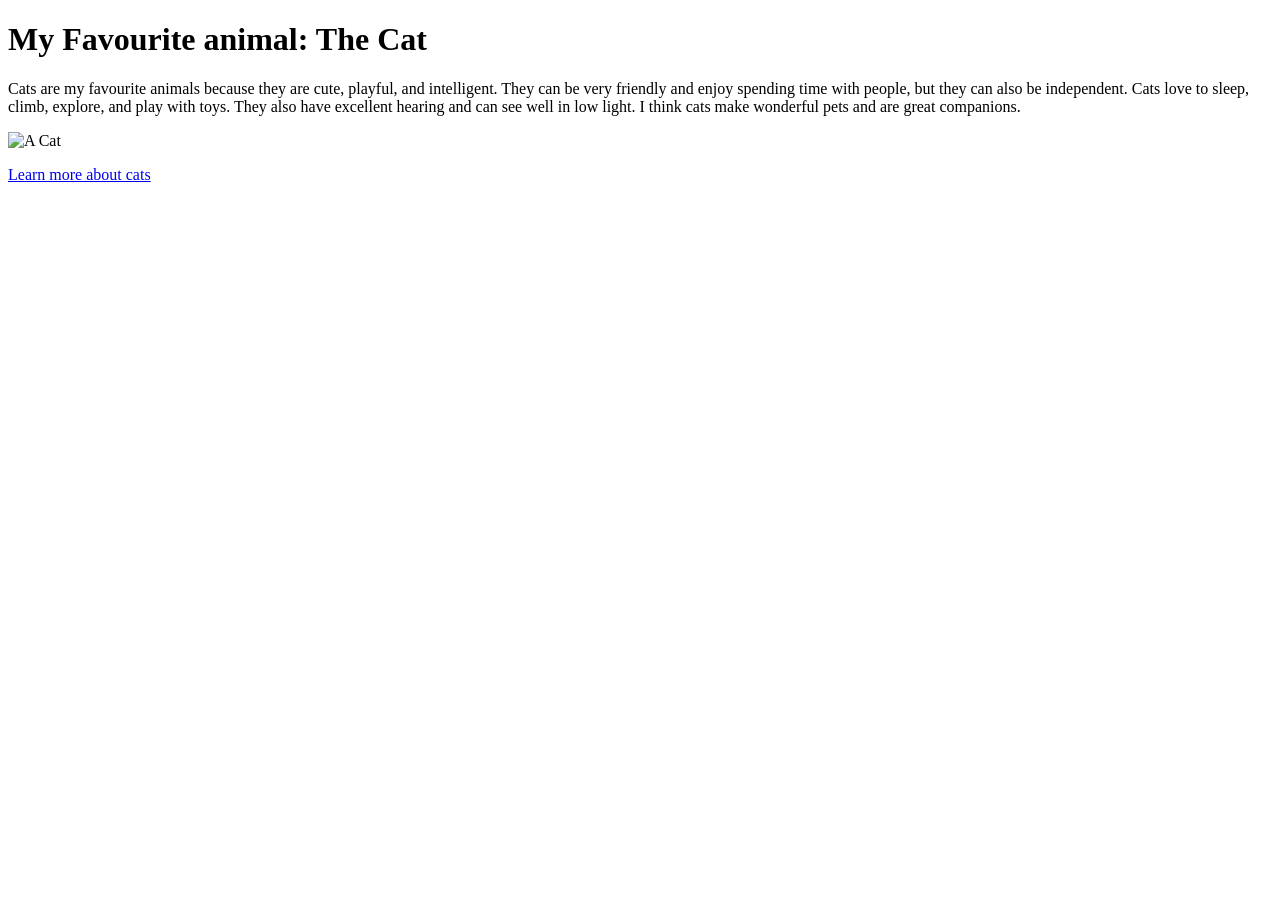
==== index.html @ 45821ec6 "WS02_JS_basics" ====
<!DOCTYPE html>
<html>
    <head>
        <title>My favourite animal</title>
    
    </head>
    <body>
        <h1>My Favourite animal: The Cat</h1>
        <p>
    Cats are my favourite animals because they are cute, playful, and intelligent.
    They can be very friendly and enjoy spending time with people, but they can
    also be independent. Cats love to sleep, climb, explore, and play with toys.
    They also have excellent hearing and can see well in low light. I think cats
    make wonderful pets and are great companions.
       </p>
       <img src="https://cdn.pixabay.com/photo/2024/02/28/07/42/european-shorthair-8601492_1280.jpg" alt="A Cat" width="400">
           <p>
        <a href="https://en.wikipedia.org/wiki/Cat">Learn more about cats</a>
    </p>

       
    </body>
</html>
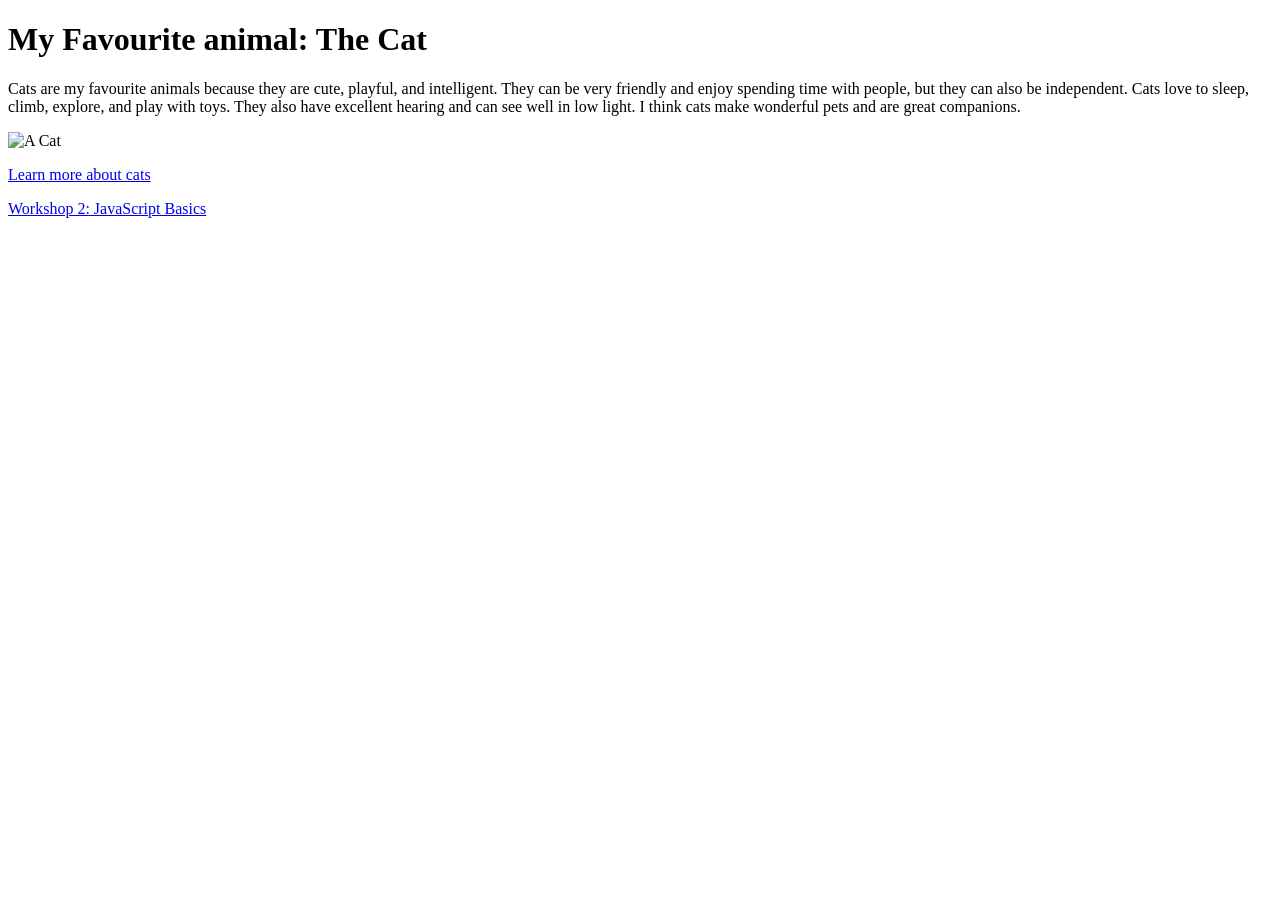
==== commit 67fdfeae: "Add link to Workshop 2: JavaScript Basics" ====
--- a/index.html
+++ b/index.html
@@ -17,7 +17,10 @@
            <p>
         <a href="https://en.wikipedia.org/wiki/Cat">Learn more about cats</a>
     </p>
+        <p>
+    <a href="WS02_JS_basics/">Workshop 2: JavaScript Basics</a>
+</p>
 
        
     </body>
-</html>+</html>
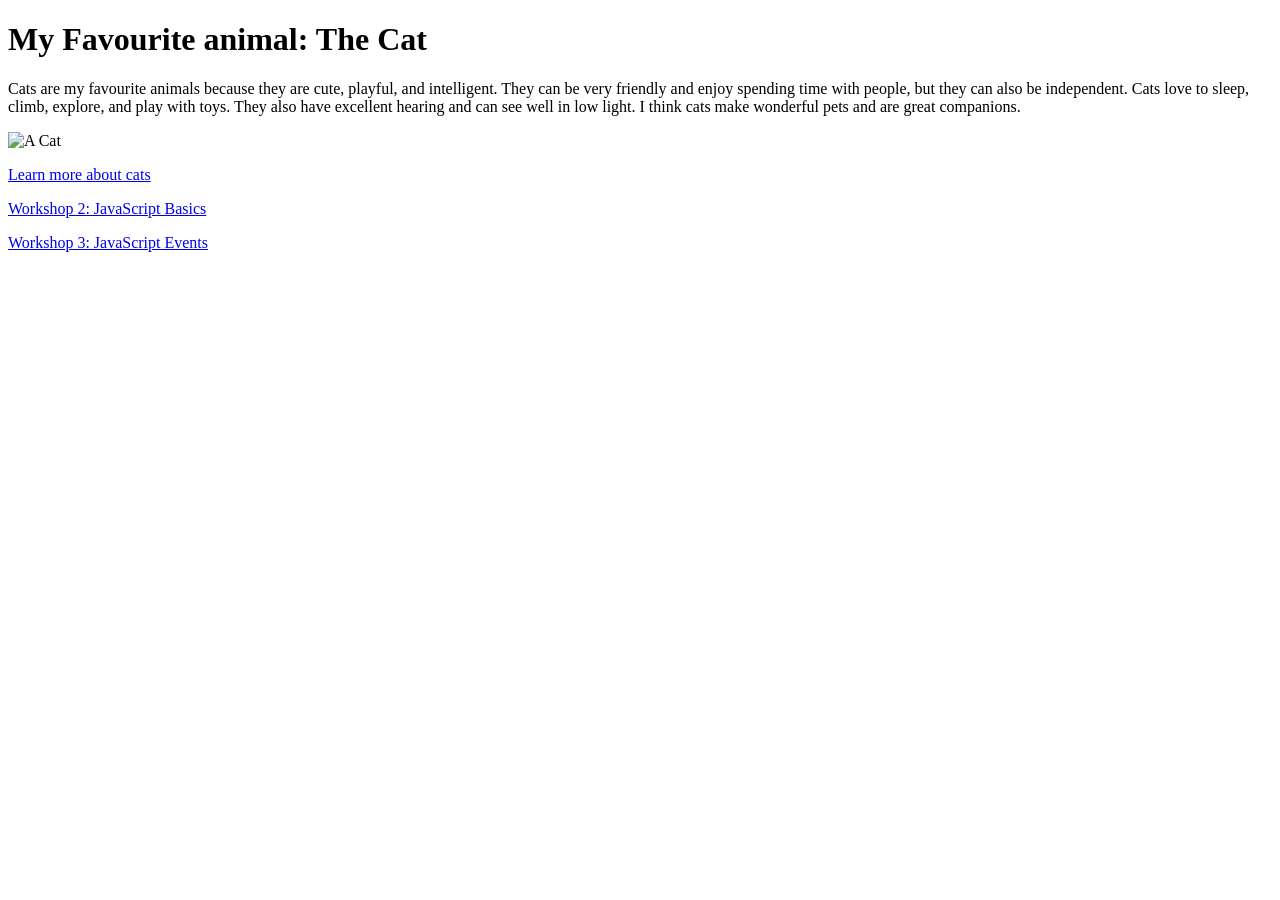
==== commit 239cc041: "Add Workshop 3 link to main page" ====
--- a/index.html
+++ b/index.html
@@ -20,7 +20,9 @@
         <p>
     <a href="WS02_JS_basics/">Workshop 2: JavaScript Basics</a>
 </p>
-
+<p>
+    <a href="WS03_JS_events/">Workshop 3: JavaScript Events</a>
+</p>
        
     </body>
 </html>
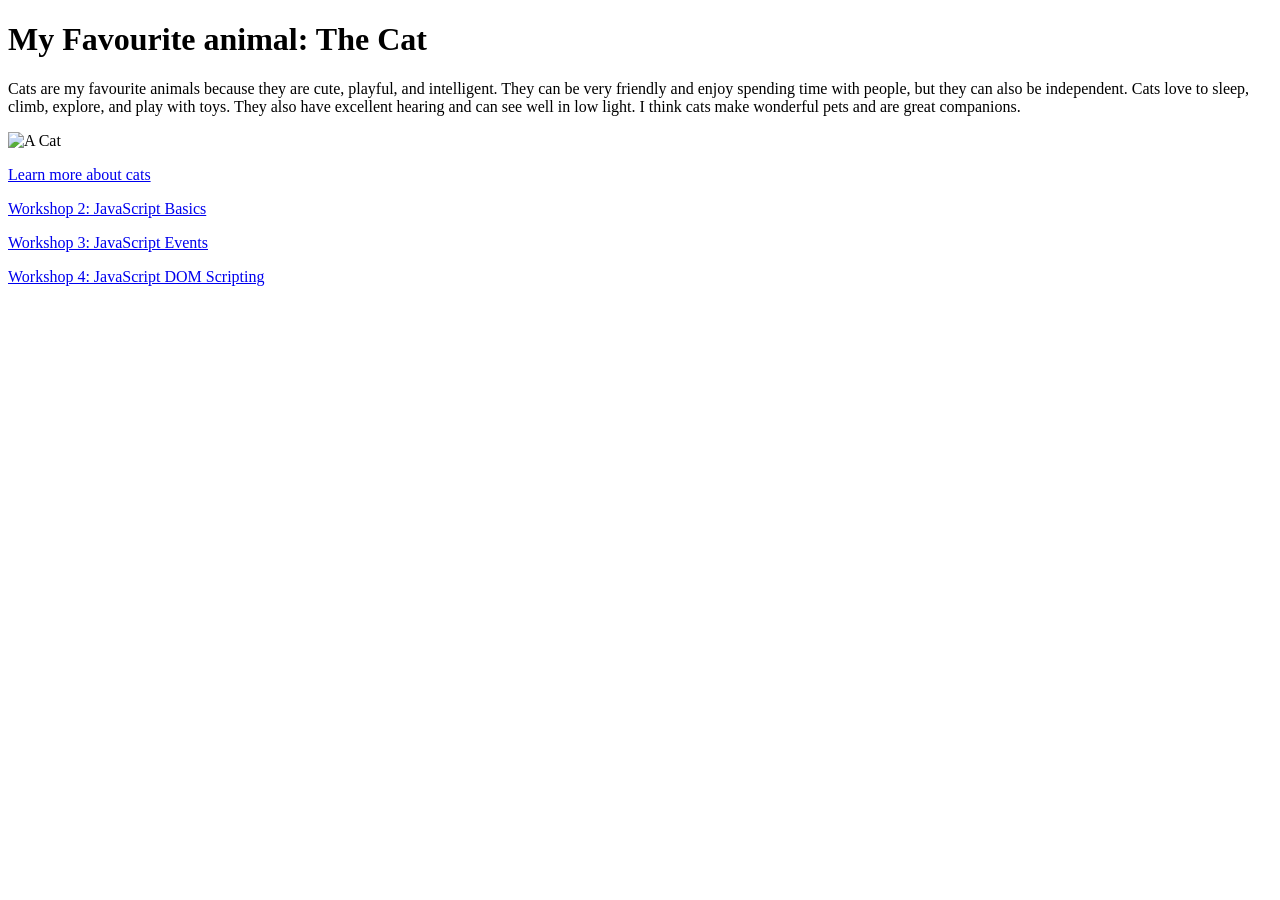
==== commit 0cf2ccda: "Add Workshop 4 link to homepage" ====
--- a/index.html
+++ b/index.html
@@ -23,6 +23,9 @@
 <p>
     <a href="WS03_JS_events/">Workshop 3: JavaScript Events</a>
 </p>
+<p>
+    <a href="WS_04_DOM_Scripting/">Workshop 4: JavaScript DOM Scripting</a>
+</p>
        
     </body>
 </html>
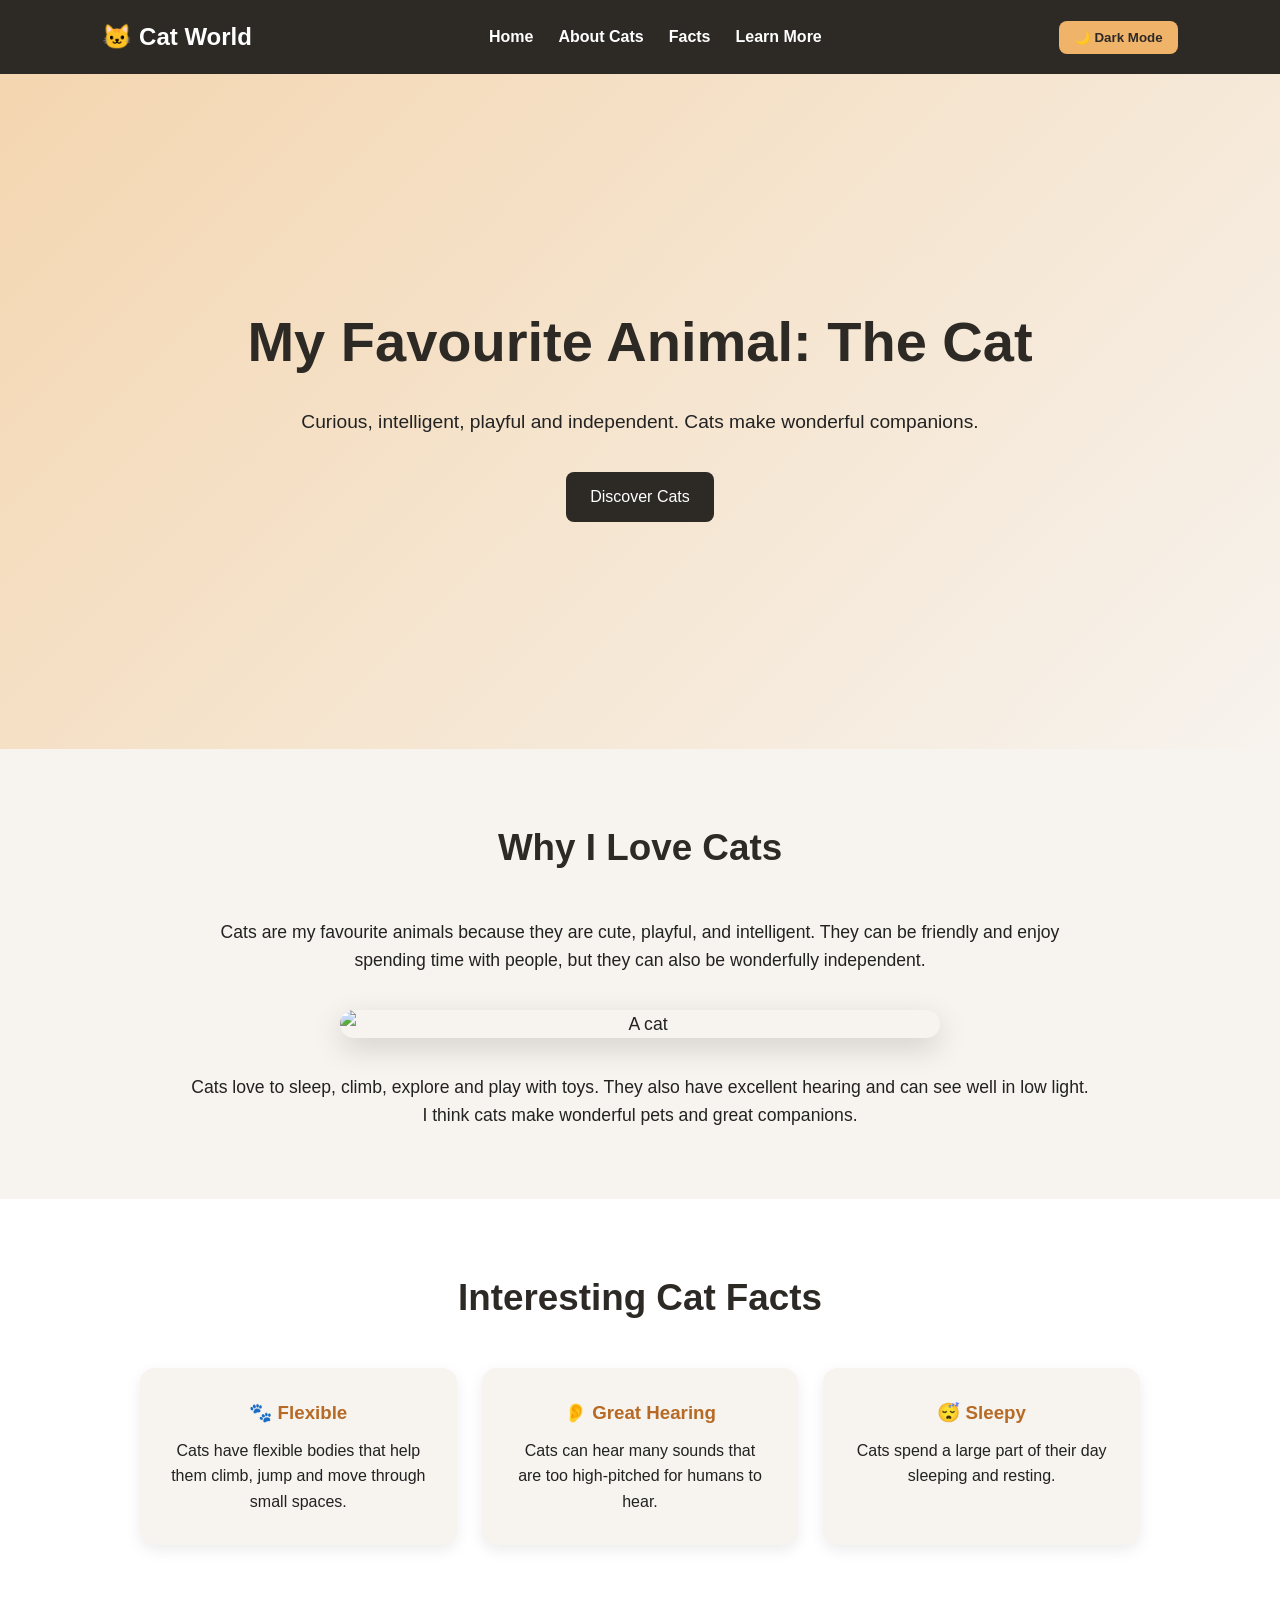
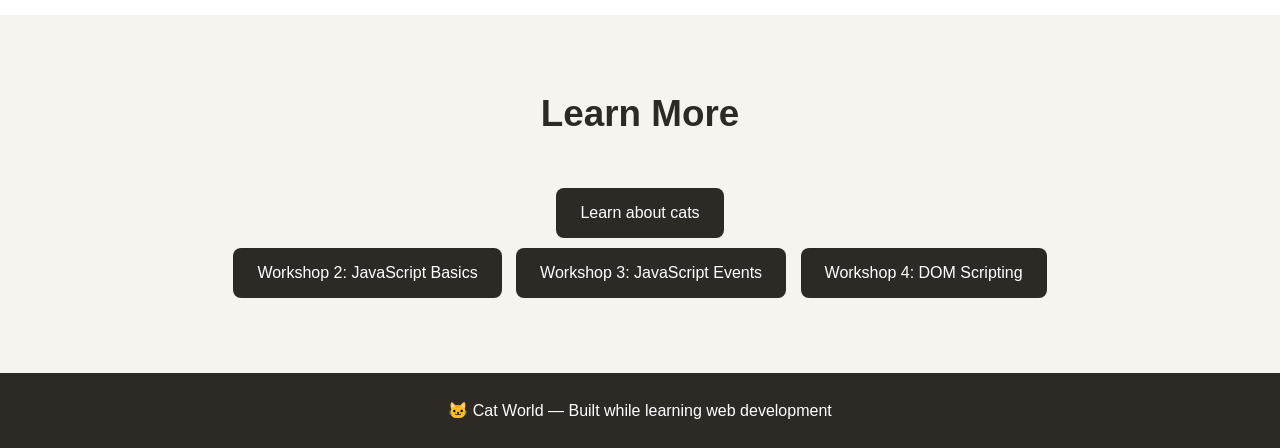
==== commit d35d1140: "Create professional cat website design" ====
--- a/index.html
+++ b/index.html
@@ -1,31 +1,131 @@
 <!DOCTYPE html>
-<html>
-    <head>
-        <title>My favourite animal</title>
-    
-    </head>
-    <body>
-        <h1>My Favourite animal: The Cat</h1>
-        <p>
-    Cats are my favourite animals because they are cute, playful, and intelligent.
-    They can be very friendly and enjoy spending time with people, but they can
-    also be independent. Cats love to sleep, climb, explore, and play with toys.
-    They also have excellent hearing and can see well in low light. I think cats
-    make wonderful pets and are great companions.
-       </p>
-       <img src="https://cdn.pixabay.com/photo/2024/02/28/07/42/european-shorthair-8601492_1280.jpg" alt="A Cat" width="400">
-           <p>
-        <a href="https://en.wikipedia.org/wiki/Cat">Learn more about cats</a>
-    </p>
-        <p>
-    <a href="WS02_JS_basics/">Workshop 2: JavaScript Basics</a>
-</p>
-<p>
-    <a href="WS03_JS_events/">Workshop 3: JavaScript Events</a>
-</p>
-<p>
-    <a href="WS_04_DOM_Scripting/">Workshop 4: JavaScript DOM Scripting</a>
-</p>
-       
-    </body>
-</html>
+<html lang="en">
+<head>
+    <meta charset="UTF-8">
+    <meta name="viewport" content="width=device-width, initial-scale=1.0">
+    <title>My Favourite Animal | Cats</title>
+    <link rel="stylesheet" href="css/styles.css">
+</head>
+
+<body>
+
+    <header>
+        <nav>
+            <div class="logo">🐱 Cat World</div>
+
+            <ul>
+                <li><a href="#home">Home</a></li>
+                <li><a href="#about">About Cats</a></li>
+                <li><a href="#facts">Facts</a></li>
+                <li><a href="#learn">Learn More</a></li>
+            </ul>
+
+            <button id="dark-mode-button">🌙 Dark Mode</button>
+        </nav>
+    </header>
+
+    <main>
+
+        <section class="hero" id="home">
+            <div class="hero-content">
+                <h1>My Favourite Animal: The Cat</h1>
+
+                <p>
+                    Curious, intelligent, playful and independent.
+                    Cats make wonderful companions.
+                </p>
+
+                <a class="button" href="#about">Discover Cats</a>
+            </div>
+        </section>
+
+        <section id="about">
+            <h2 class="section-title">Why I Love Cats</h2>
+
+            <div class="about">
+                <p>
+                    Cats are my favourite animals because they are cute, playful,
+                    and intelligent. They can be friendly and enjoy spending time
+                    with people, but they can also be wonderfully independent.
+                </p>
+
+                <img
+                    class="cat-image"
+                    src="https://cdn.pixabay.com/photo/2024/02/28/07/42/european-shorthair-8601492_1280.jpg"
+                    alt="A cat"
+                >
+
+                <p>
+                    Cats love to sleep, climb, explore and play with toys.
+                    They also have excellent hearing and can see well in low light.
+                    I think cats make wonderful pets and great companions.
+                </p>
+            </div>
+        </section>
+
+        <section class="facts" id="facts">
+            <h2 class="section-title">Interesting Cat Facts</h2>
+
+            <div class="fact-grid">
+
+                <article class="fact-card">
+                    <h3>🐾 Flexible</h3>
+                    <p>
+                        Cats have flexible bodies that help them climb,
+                        jump and move through small spaces.
+                    </p>
+                </article>
+
+                <article class="fact-card">
+                    <h3>👂 Great Hearing</h3>
+                    <p>
+                        Cats can hear many sounds that are too high-pitched
+                        for humans to hear.
+                    </p>
+                </article>
+
+                <article class="fact-card">
+                    <h3>😴 Sleepy</h3>
+                    <p>
+                        Cats spend a large part of their day sleeping
+                        and resting.
+                    </p>
+                </article>
+
+            </div>
+        </section>
+
+        <section class="links" id="learn">
+            <h2 class="section-title">Learn More</h2>
+
+            <p>
+                <a class="button" href="https://en.wikipedia.org/wiki/Cat">
+                    Learn about cats
+                </a>
+            </p>
+
+            <p>
+                <a class="button" href="WS02_JS_basics/">
+                    Workshop 2: JavaScript Basics
+                </a>
+
+                <a class="button" href="WS03_JS_events/">
+                    Workshop 3: JavaScript Events
+                </a>
+
+                <a class="button" href="WS_04_DOM_Scripting/">
+                    Workshop 4: DOM Scripting
+                </a>
+            </p>
+        </section>
+
+    </main>
+
+    <footer>
+        <p>🐱 Cat World — Built while learning web development</p>
+    </footer>
+
+    <script src="js/script.js"></script>
+
+</body>
+</html>
--- a/css/styles.css
+++ b/css/styles.css
@@ -0,0 +1,217 @@
+* {
+    box-sizing: border-box;
+    margin: 0;
+    padding: 0;
+}
+
+html {
+    scroll-behavior: smooth;
+}
+
+body {
+    font-family: Arial, sans-serif;
+    line-height: 1.6;
+    color: #222;
+    background: #f7f3ee;
+    transition: background 0.3s, color 0.3s;
+}
+
+header {
+    background: #2d2a26;
+    color: white;
+    padding: 18px 8%;
+    position: sticky;
+    top: 0;
+    z-index: 1000;
+}
+
+nav {
+    display: flex;
+    justify-content: space-between;
+    align-items: center;
+    gap: 30px;
+}
+
+.logo {
+    font-size: 1.5rem;
+    font-weight: bold;
+}
+
+nav ul {
+    list-style: none;
+    display: flex;
+    gap: 25px;
+}
+
+nav a {
+    color: white;
+    text-decoration: none;
+    font-weight: bold;
+}
+
+nav a:hover {
+    color: #f0b36a;
+}
+
+#dark-mode-button {
+    border: none;
+    padding: 9px 15px;
+    border-radius: 8px;
+    background: #f0b36a;
+    color: #2d2a26;
+    font-weight: bold;
+    cursor: pointer;
+}
+
+.hero {
+    min-height: 75vh;
+    display: flex;
+    align-items: center;
+    justify-content: center;
+    text-align: center;
+    padding: 60px 8%;
+    background: linear-gradient(135deg, #f4d6b0, #f7f3ee);
+}
+
+.hero-content {
+    max-width: 800px;
+}
+
+.hero h1 {
+    font-size: 3.5rem;
+    margin-bottom: 20px;
+    color: #2d2a26;
+}
+
+.hero p {
+    font-size: 1.2rem;
+    margin-bottom: 30px;
+}
+
+.button {
+    display: inline-block;
+    padding: 12px 24px;
+    background: #2d2a26;
+    color: white;
+    text-decoration: none;
+    border-radius: 8px;
+    transition: 0.3s;
+    margin: 5px;
+}
+
+.button:hover {
+    background: #f0a85c;
+    transform: translateY(-2px);
+}
+
+section {
+    padding: 70px 8%;
+}
+
+.section-title {
+    text-align: center;
+    font-size: 2.3rem;
+    margin-bottom: 40px;
+    color: #2d2a26;
+}
+
+.about {
+    max-width: 900px;
+    margin: auto;
+    text-align: center;
+    font-size: 1.1rem;
+}
+
+.cat-image {
+    display: block;
+    width: min(100%, 600px);
+    margin: 35px auto;
+    border-radius: 18px;
+    box-shadow: 0 10px 30px rgba(0, 0, 0, 0.15);
+}
+
+.facts {
+    background: white;
+}
+
+.fact-grid {
+    display: grid;
+    grid-template-columns: repeat(3, 1fr);
+    gap: 25px;
+    max-width: 1000px;
+    margin: auto;
+}
+
+.fact-card {
+    background: #f7f3ee;
+    padding: 30px;
+    border-radius: 15px;
+    text-align: center;
+    box-shadow: 0 5px 15px rgba(0, 0, 0, 0.08);
+}
+
+.fact-card h3 {
+    margin-bottom: 10px;
+    color: #b66a25;
+}
+
+.links {
+    text-align: center;
+}
+
+footer {
+    background: #2d2a26;
+    color: white;
+    text-align: center;
+    padding: 25px;
+}
+
+body.dark-mode {
+    background: #181716;
+    color: #eeeeee;
+}
+
+body.dark-mode .hero {
+    background: linear-gradient(135deg, #292522, #181716);
+}
+
+body.dark-mode .hero h1,
+body.dark-mode .section-title {
+    color: #f4d6b0;
+}
+
+body.dark-mode .facts {
+    background: #211f1d;
+}
+
+body.dark-mode .fact-card {
+    background: #2d2a26;
+    color: #eeeeee;
+}
+
+body.dark-mode .fact-card h3 {
+    color: #f0b36a;
+}
+
+body.dark-mode .links {
+    background: #181716;
+}
+
+@media (max-width: 768px) {
+    nav {
+        flex-direction: column;
+    }
+
+    nav ul {
+        flex-wrap: wrap;
+        justify-content: center;
+    }
+
+    .hero h1 {
+        font-size: 2.4rem;
+    }
+
+    .fact-grid {
+        grid-template-columns: 1fr;
+    }
+}
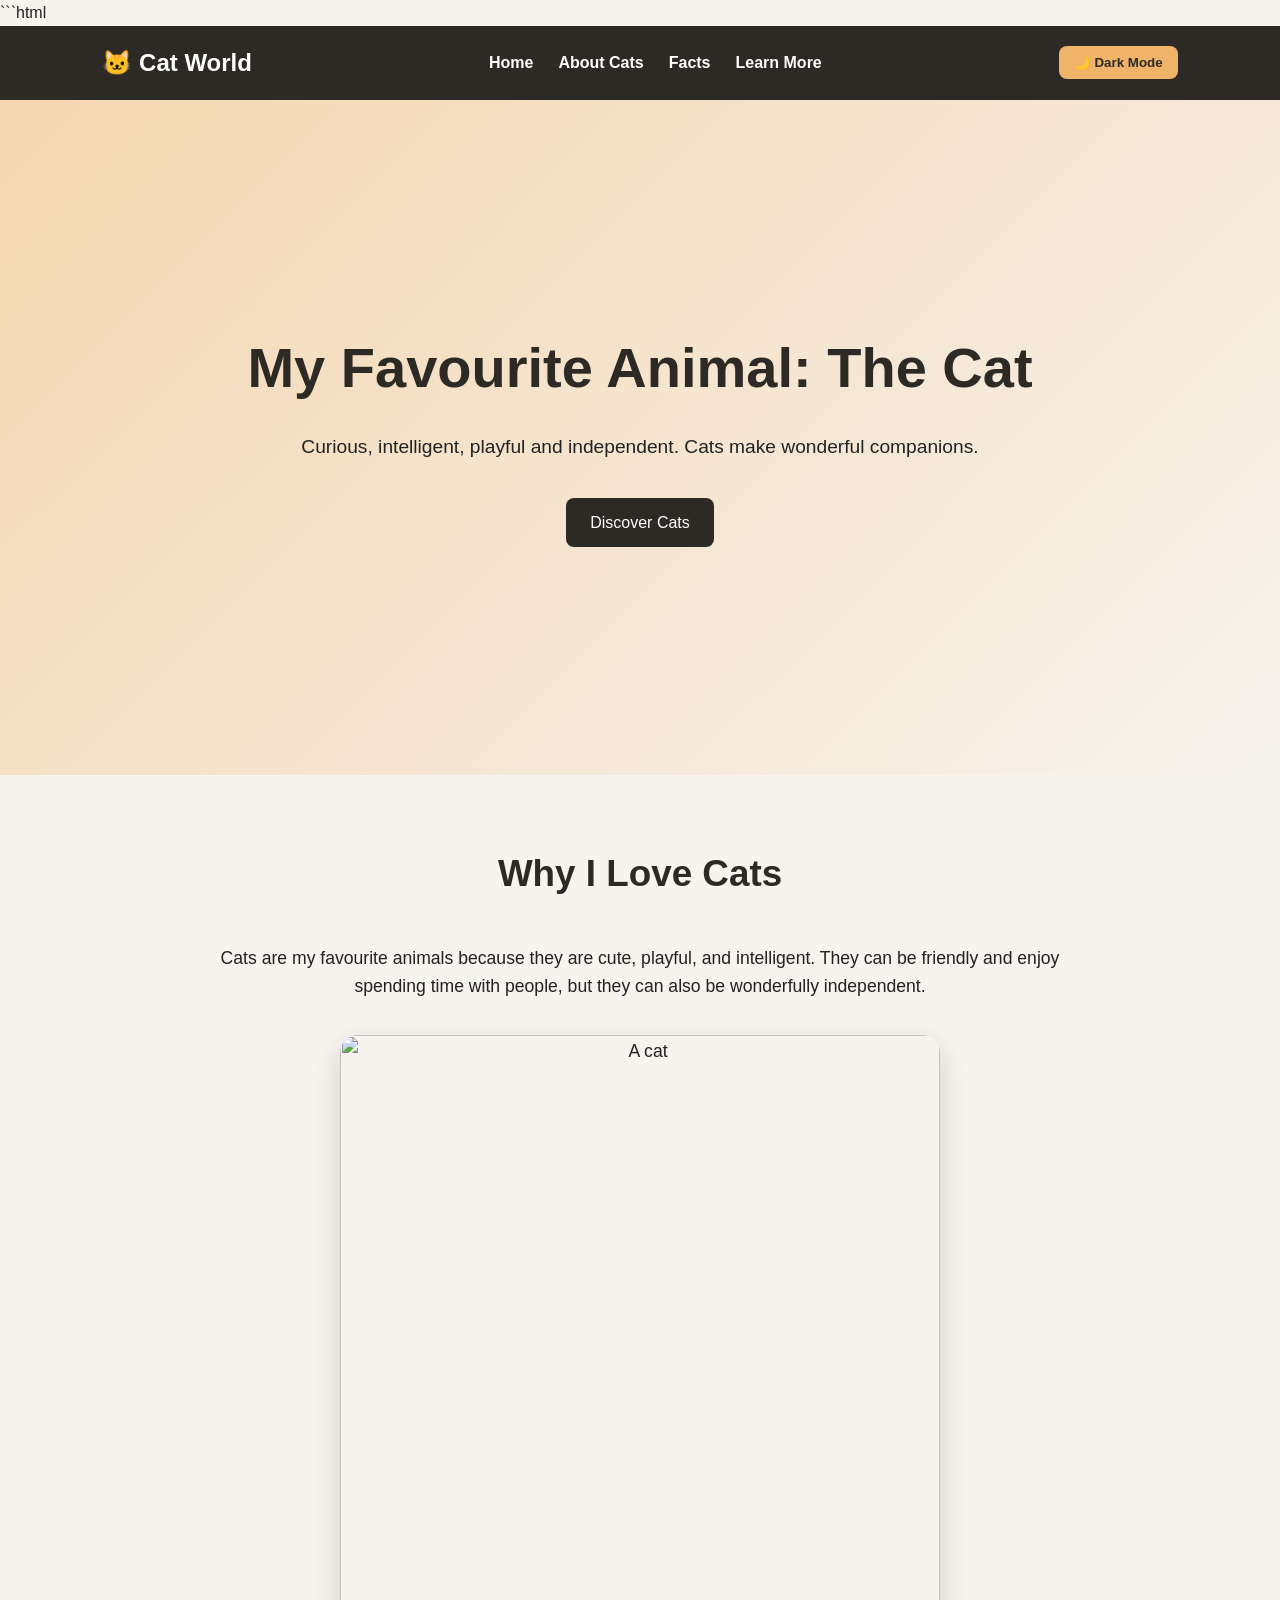
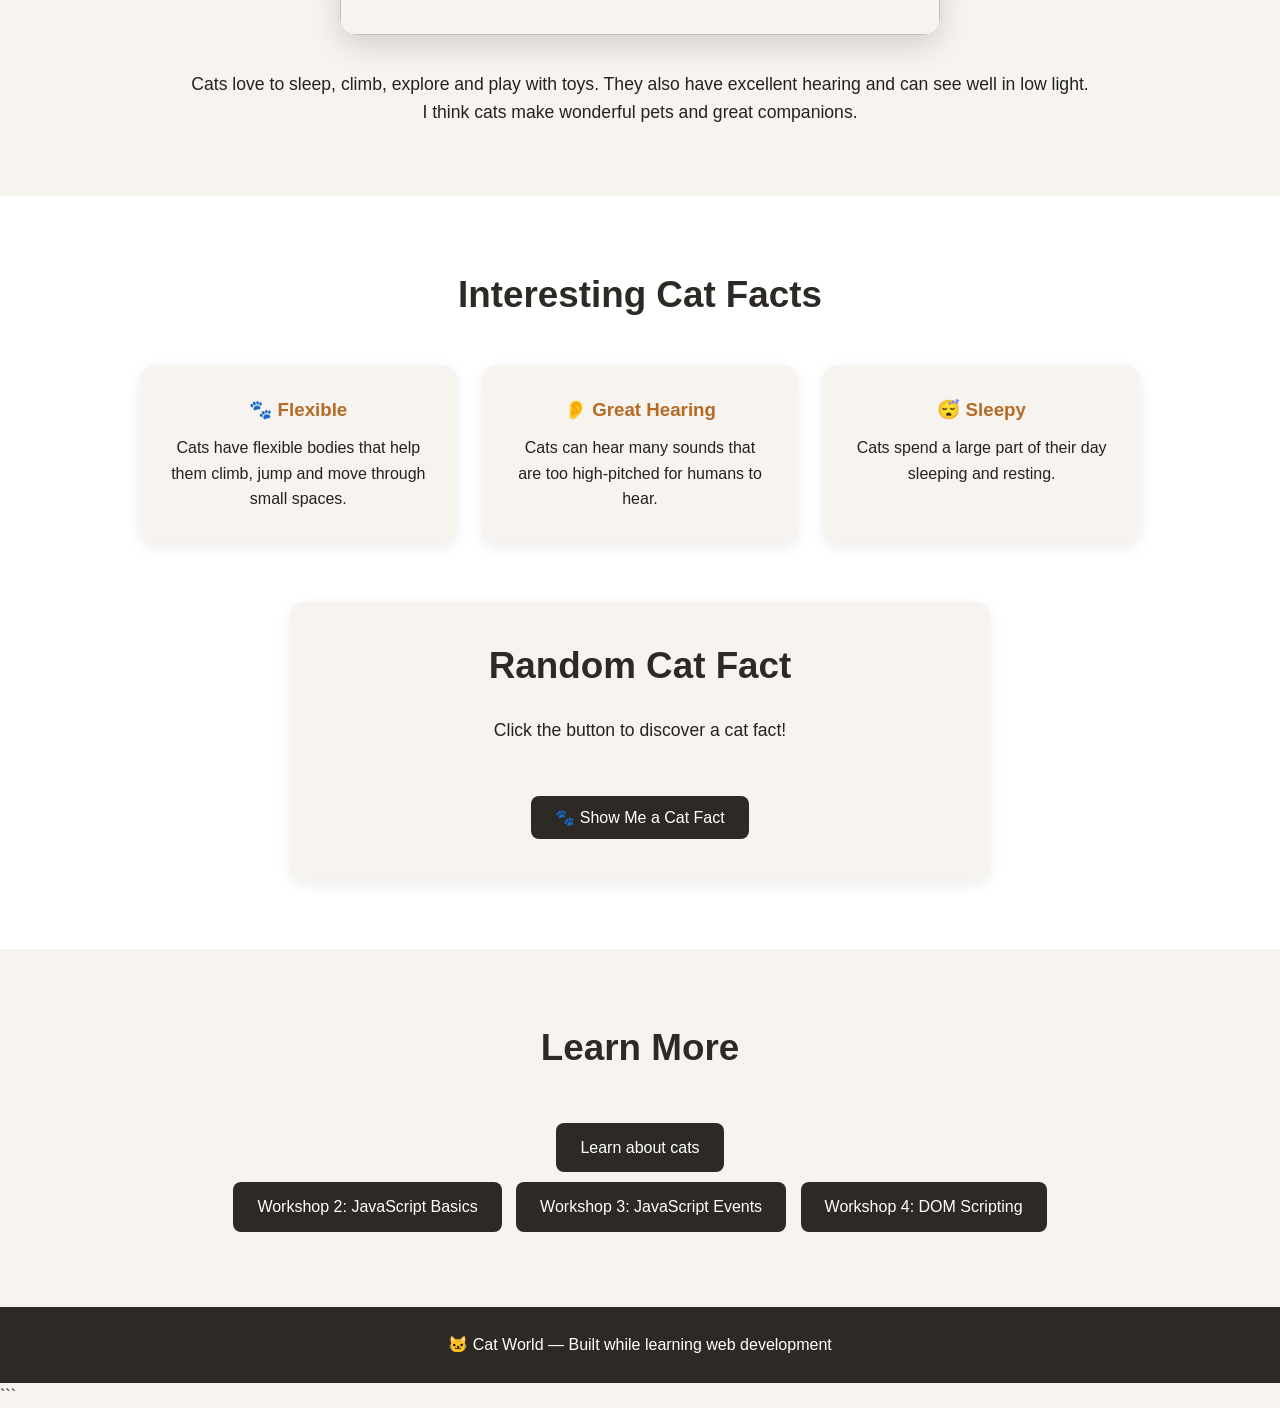
==== commit 9f1e81c1: "Add random cat facts" ====
--- a/index.html
+++ b/index.html
@@ -1,3 +1,4 @@
+```html
 <!DOCTYPE html>
 <html lang="en">
 <head>
@@ -93,6 +94,18 @@
                 </article>
 
             </div>
+
+            <div class="random-fact">
+                <h2 class="section-title">Random Cat Fact</h2>
+
+                <p id="cat-fact">
+                    Click the button to discover a cat fact!
+                </p>
+
+                <button class="button" id="fact-button">
+                    🐾 Show Me a Cat Fact
+                </button>
+            </div>
         </section>
 
         <section class="links" id="learn">
@@ -128,4 +141,5 @@
     <script src="js/script.js"></script>
 
 </body>
-</html>+</html>
+```
--- a/css/styles.css
+++ b/css/styles.css
@@ -94,9 +94,12 @@
     background: #2d2a26;
     color: white;
     text-decoration: none;
+    border: none;
     border-radius: 8px;
     transition: 0.3s;
     margin: 5px;
+    cursor: pointer;
+    font-size: 1rem;
 }
 
 .button:hover {
@@ -155,6 +158,26 @@
     color: #b66a25;
 }
 
+.random-fact {
+    max-width: 700px;
+    margin: 60px auto 0;
+    padding: 35px;
+    text-align: center;
+    background: #f7f3ee;
+    border-radius: 15px;
+    box-shadow: 0 5px 15px rgba(0, 0, 0, 0.08);
+}
+
+.random-fact .section-title {
+    margin-bottom: 20px;
+}
+
+#cat-fact {
+    min-height: 55px;
+    margin-bottom: 20px;
+    font-size: 1.1rem;
+}
+
 .links {
     text-align: center;
 }
@@ -184,7 +207,8 @@
     background: #211f1d;
 }
 
-body.dark-mode .fact-card {
+body.dark-mode .fact-card,
+body.dark-mode .random-fact {
     background: #2d2a26;
     color: #eeeeee;
 }
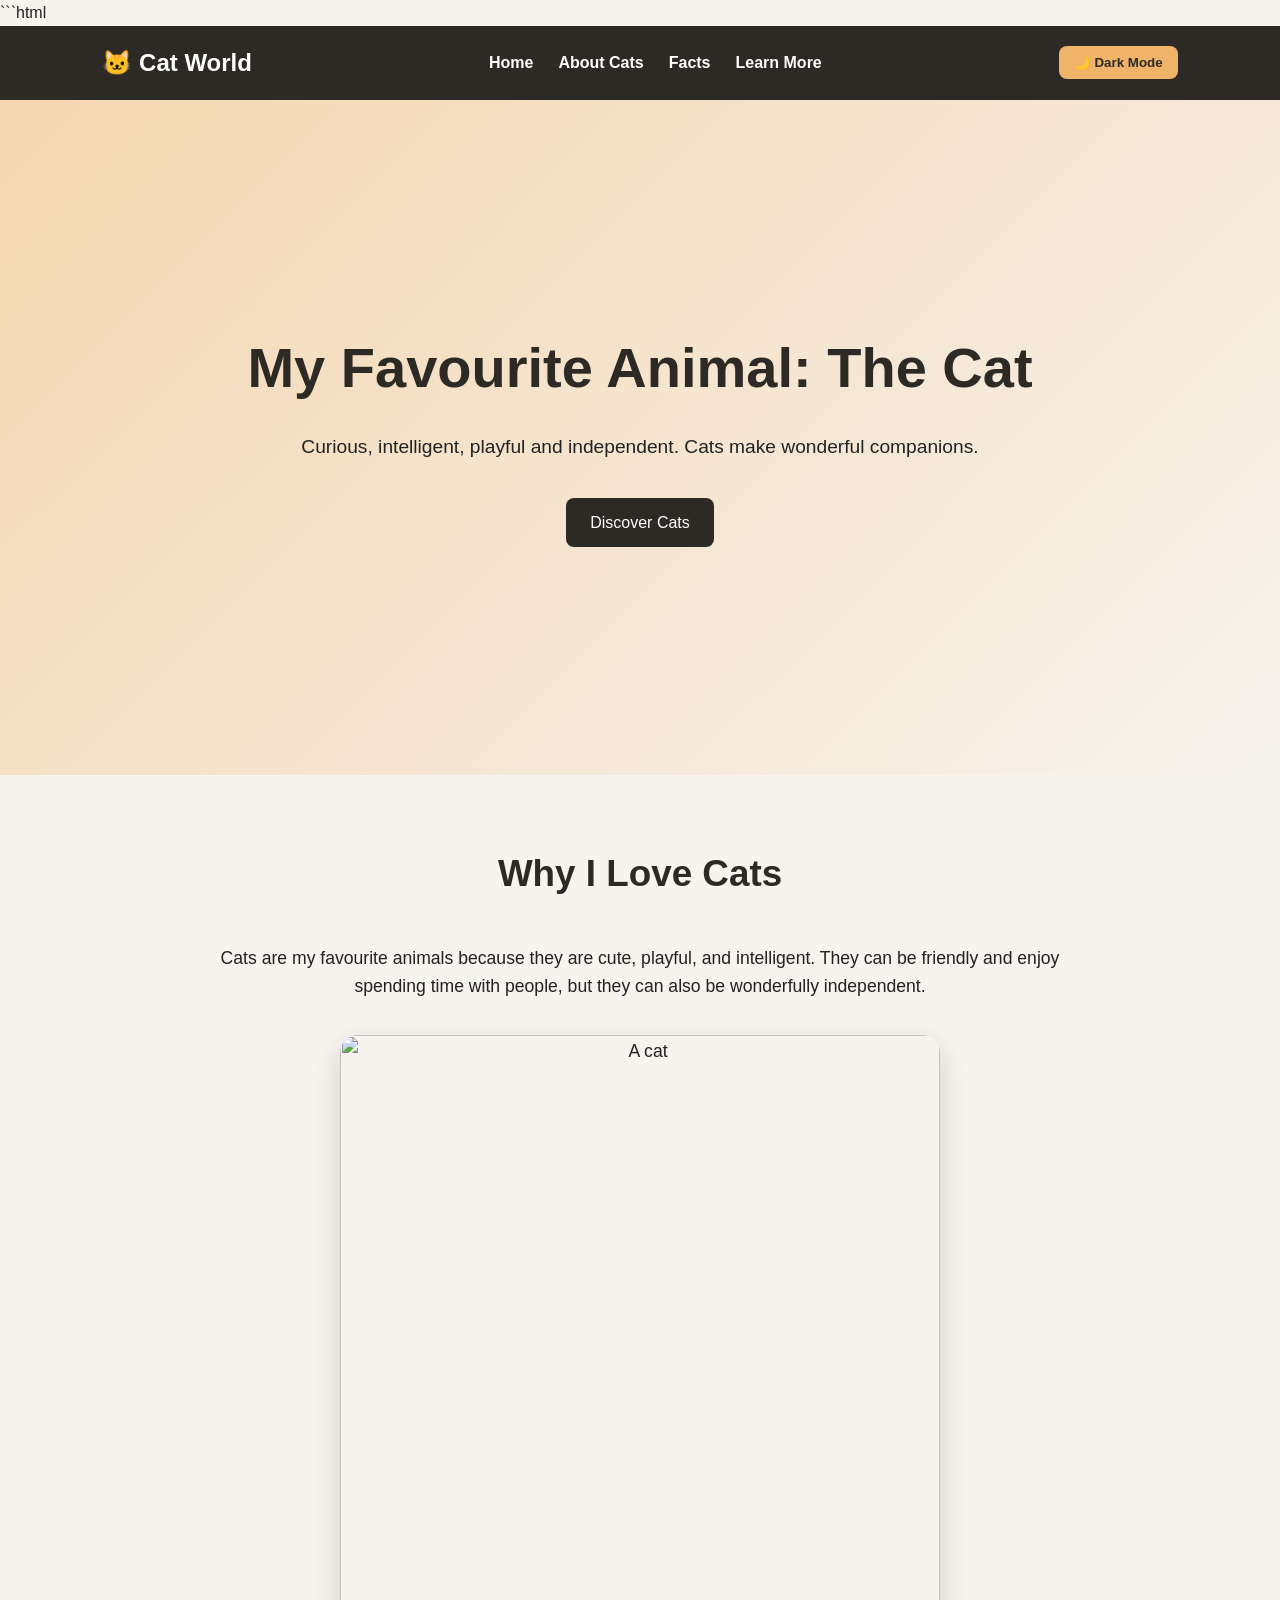
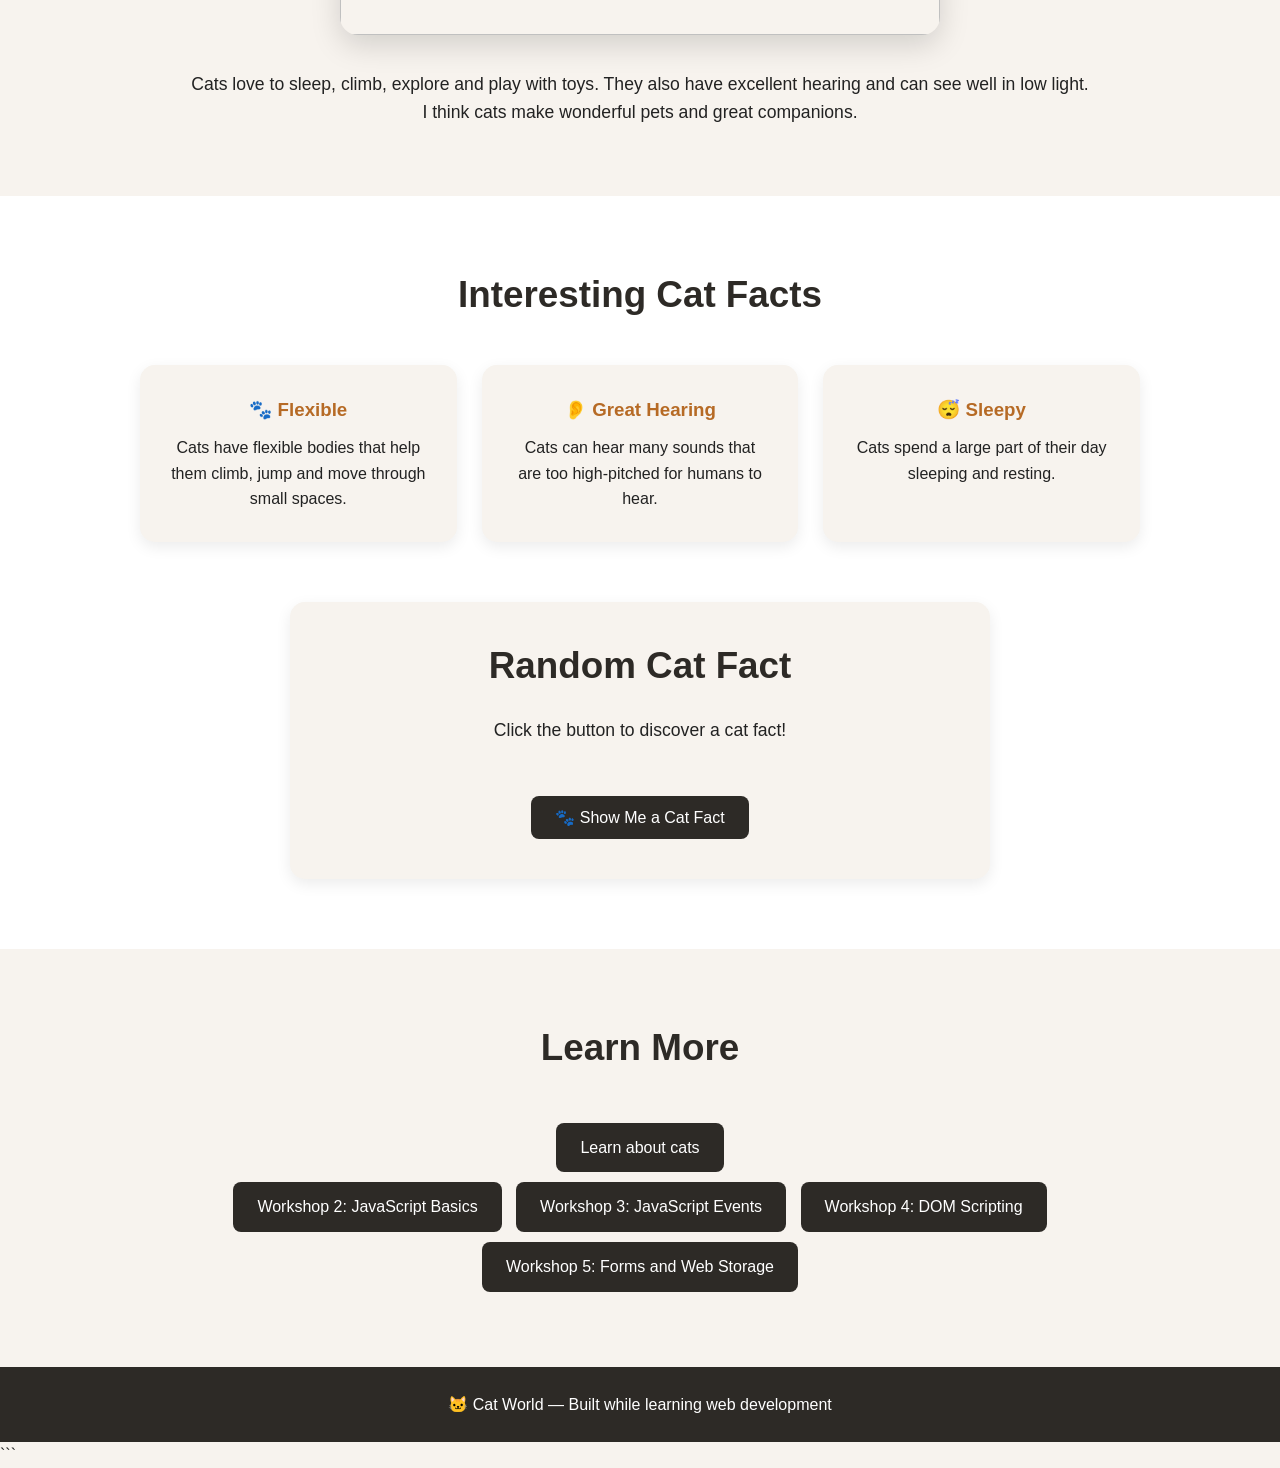
==== commit 8690d389: "Add Workshop 5 forms to cat website" ====
--- a/index.html
+++ b/index.html
@@ -129,6 +129,11 @@
                 <a class="button" href="WS_04_DOM_Scripting/">
                     Workshop 4: DOM Scripting
                 </a>
+                
+<a class="button" href="WS_05_Forms/index.html">
+    Workshop 5: Forms and Web Storage
+</a>
+
             </p>
         </section>
 
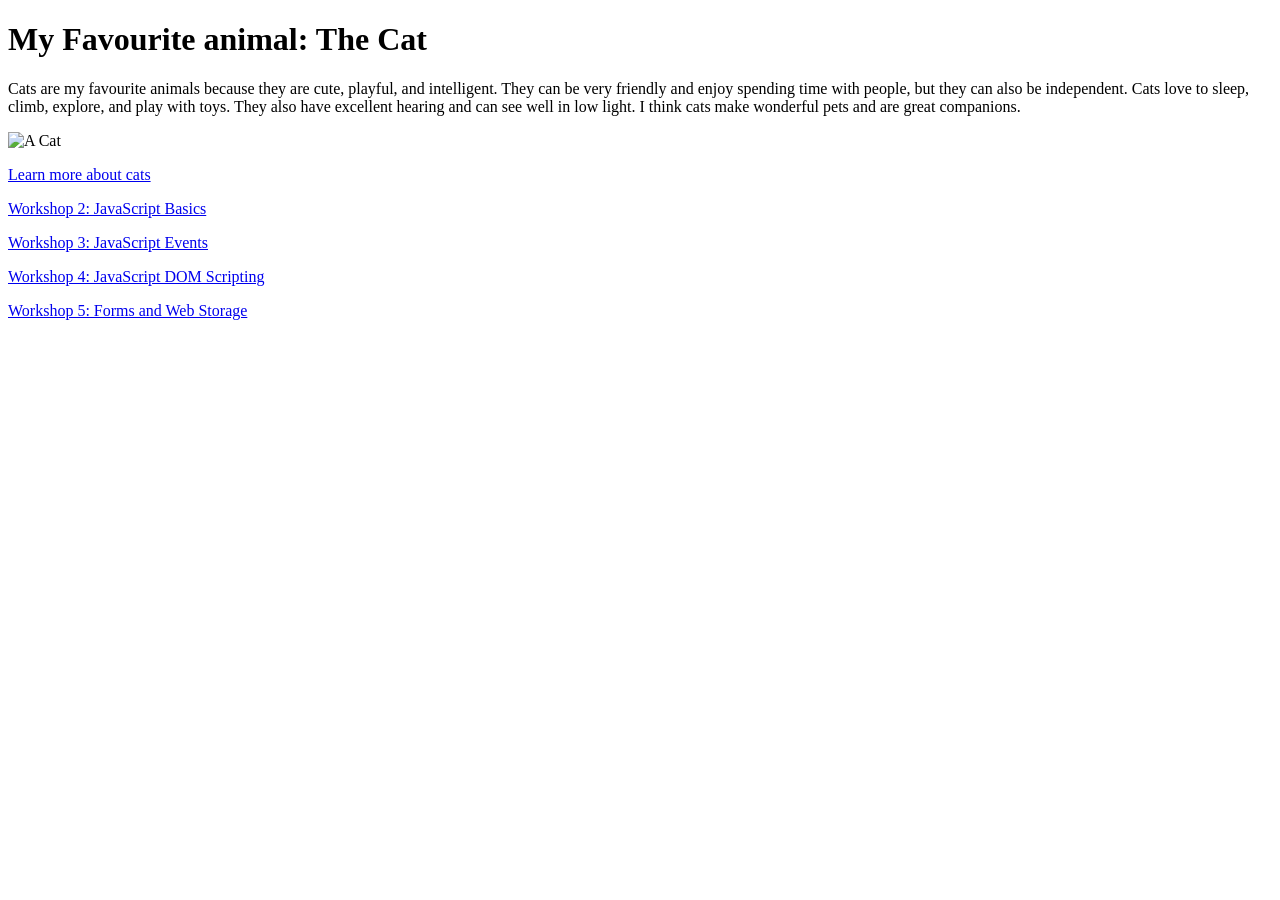
==== commit 4ac6ed4e: "Add Workshop 5 forms and web storage" ====
--- a/index.html
+++ b/index.html
@@ -1,150 +1,34 @@
-```html
 <!DOCTYPE html>
-<html lang="en">
-<head>
-    <meta charset="UTF-8">
-    <meta name="viewport" content="width=device-width, initial-scale=1.0">
-    <title>My Favourite Animal | Cats</title>
-    <link rel="stylesheet" href="css/styles.css">
-</head>
-
-<body>
-
-    <header>
-        <nav>
-            <div class="logo">🐱 Cat World</div>
-
-            <ul>
-                <li><a href="#home">Home</a></li>
-                <li><a href="#about">About Cats</a></li>
-                <li><a href="#facts">Facts</a></li>
-                <li><a href="#learn">Learn More</a></li>
-            </ul>
-
-            <button id="dark-mode-button">🌙 Dark Mode</button>
-        </nav>
-    </header>
-
-    <main>
-
-        <section class="hero" id="home">
-            <div class="hero-content">
-                <h1>My Favourite Animal: The Cat</h1>
-
-                <p>
-                    Curious, intelligent, playful and independent.
-                    Cats make wonderful companions.
-                </p>
-
-                <a class="button" href="#about">Discover Cats</a>
-            </div>
-        </section>
-
-        <section id="about">
-            <h2 class="section-title">Why I Love Cats</h2>
-
-            <div class="about">
-                <p>
-                    Cats are my favourite animals because they are cute, playful,
-                    and intelligent. They can be friendly and enjoy spending time
-                    with people, but they can also be wonderfully independent.
-                </p>
-
-                <img
-                    class="cat-image"
-                    src="https://cdn.pixabay.com/photo/2024/02/28/07/42/european-shorthair-8601492_1280.jpg"
-                    alt="A cat"
-                >
-
-                <p>
-                    Cats love to sleep, climb, explore and play with toys.
-                    They also have excellent hearing and can see well in low light.
-                    I think cats make wonderful pets and great companions.
-                </p>
-            </div>
-        </section>
-
-        <section class="facts" id="facts">
-            <h2 class="section-title">Interesting Cat Facts</h2>
-
-            <div class="fact-grid">
-
-                <article class="fact-card">
-                    <h3>🐾 Flexible</h3>
-                    <p>
-                        Cats have flexible bodies that help them climb,
-                        jump and move through small spaces.
-                    </p>
-                </article>
-
-                <article class="fact-card">
-                    <h3>👂 Great Hearing</h3>
-                    <p>
-                        Cats can hear many sounds that are too high-pitched
-                        for humans to hear.
-                    </p>
-                </article>
-
-                <article class="fact-card">
-                    <h3>😴 Sleepy</h3>
-                    <p>
-                        Cats spend a large part of their day sleeping
-                        and resting.
-                    </p>
-                </article>
-
-            </div>
-
-            <div class="random-fact">
-                <h2 class="section-title">Random Cat Fact</h2>
-
-                <p id="cat-fact">
-                    Click the button to discover a cat fact!
-                </p>
-
-                <button class="button" id="fact-button">
-                    🐾 Show Me a Cat Fact
-                </button>
-            </div>
-        </section>
-
-        <section class="links" id="learn">
-            <h2 class="section-title">Learn More</h2>
-
-            <p>
-                <a class="button" href="https://en.wikipedia.org/wiki/Cat">
-                    Learn about cats
-                </a>
-            </p>
-
-            <p>
-                <a class="button" href="WS02_JS_basics/">
-                    Workshop 2: JavaScript Basics
-                </a>
-
-                <a class="button" href="WS03_JS_events/">
-                    Workshop 3: JavaScript Events
-                </a>
-
-                <a class="button" href="WS_04_DOM_Scripting/">
-                    Workshop 4: DOM Scripting
-                </a>
-                
-<a class="button" href="WS_05_Forms/index.html">
-    Workshop 5: Forms and Web Storage
-</a>
-
-            </p>
-        </section>
-
-    </main>
-
-    <footer>
-        <p>🐱 Cat World — Built while learning web development</p>
-    </footer>
-
-    <script src="js/script.js"></script>
-
-</body>
+<html>
+    <head>
+        <title>My favourite animal</title>
+    
+    </head>
+    <body>
+        <h1>My Favourite animal: The Cat</h1>
+        <p>
+    Cats are my favourite animals because they are cute, playful, and intelligent.
+    They can be very friendly and enjoy spending time with people, but they can
+    also be independent. Cats love to sleep, climb, explore, and play with toys.
+    They also have excellent hearing and can see well in low light. I think cats
+    make wonderful pets and are great companions.
+       </p>
+       <img src="https://cdn.pixabay.com/photo/2024/02/28/07/42/european-shorthair-8601492_1280.jpg" alt="A Cat" width="400">
+           <p>
+        <a href="https://en.wikipedia.org/wiki/Cat">Learn more about cats</a>
+    </p>
+        <p>
+    <a href="WS02_JS_basics/">Workshop 2: JavaScript Basics</a>
+</p>
+<p>
+    <a href="WS03_JS_events/">Workshop 3: JavaScript Events</a>
+</p>
+<p>
+    <a href="WS_04_DOM_Scripting/">Workshop 4: JavaScript DOM Scripting</a>
+</p>
+<p>
+    <a href="WS_05_Forms/index.html">Workshop 5: Forms and Web Storage</a>
+</p>
+       
+    </body>
 </html>
-```
